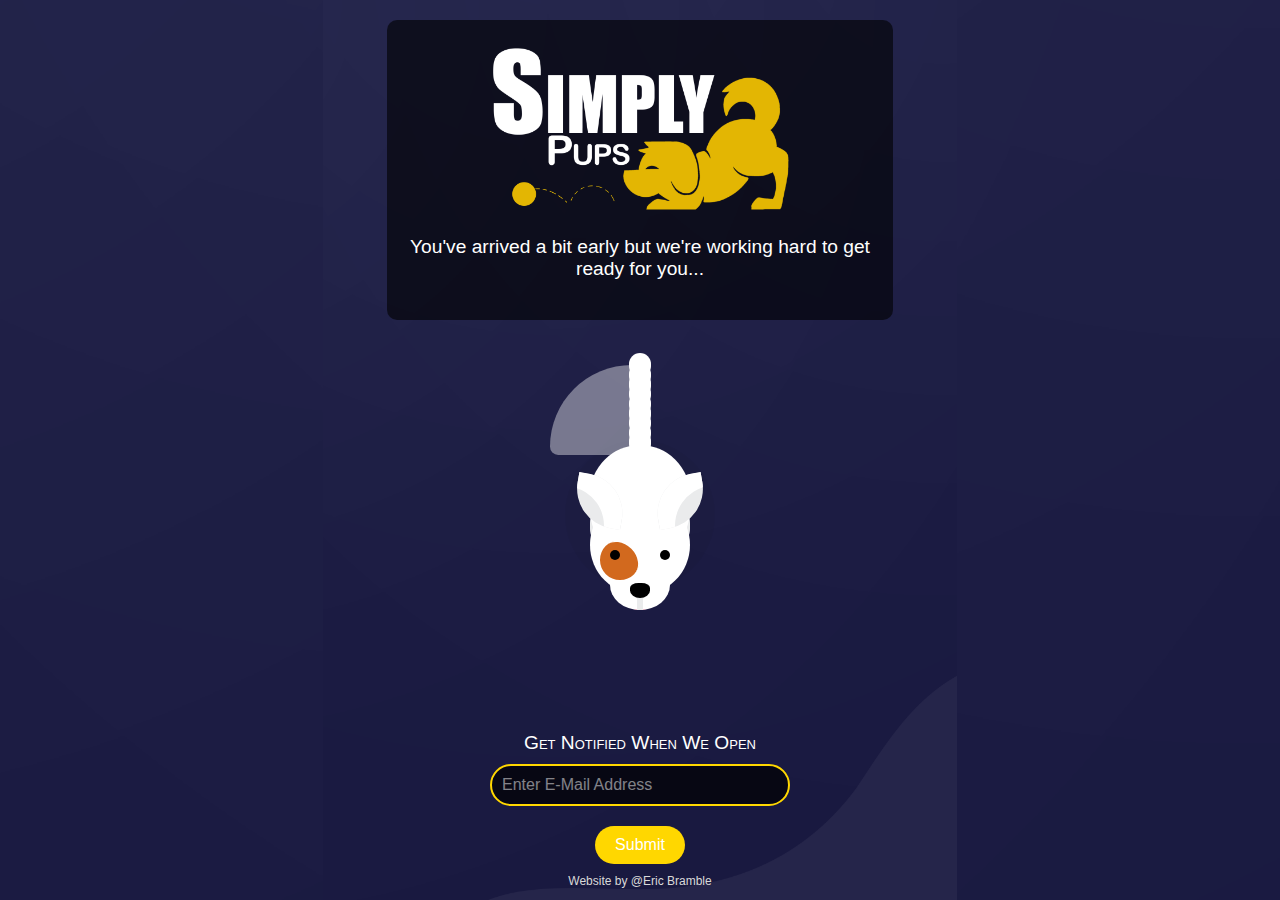
==== index.html @ c0a08f76 "limited logo growth" ====
<!DOCTYPE html>
<html lang="en">

<head>
  <meta charset="UTF-8">
  <meta name="viewport" content="width=device-width, initial-scale=1.0">
  <link rel="apple-touch-icon" sizes="180x180" href="/images/apple-touch-icon.png">
  <link rel="icon" type="image/png" sizes="32x32" href="/images/favicon-32x32.png">
  <link rel="icon" type="image/png" sizes="16x16" href="/images/favicon-16x16.png">
  <link rel="manifest" href="/site.webmanifest">
  <link rel="stylesheet" href="/dog.css">
  <link rel="stylesheet" href="/email-form.css"> <!-- Link to the new CSS file -->
  <title>Welcome</title>
  <style>
    /* Set the body to fill the page */
    body,
    html {
      height: 100%;
      margin: 0;
      font-family: Arial, sans-serif;
      background-image: url('/images/background.png');
      background-size: cover;
      /* Ensure the background covers the full viewport */
      background-position: center center;
      color: #d9d9d9;
      display: flex;
      justify-content: center;
      /* Center horizontally */
      align-items: center;
      /* Center vertically */
      text-align: center;
      flex-direction: column;
      /* Stack items vertically */
    }

    /* Container for the content to add some overlay effect */
    .overlay {
      margin-top: 20px;
      background-color: rgba(0, 0, 0, 0.6);
      padding: 20px;
      border-radius: 10px;
      max-width: 80%;
      color: #ffffff;
      display: flex;
      flex-direction: column;
      align-items: center;
      z-index: 2;
      position: relative;
    }

    /* Logo style */
    .logo {
      max-width: 300px;
      margin-bottom: 15px;
    }

    /* Adjust the title */
    h1 {
      font-size: 3em;
      margin: 0;
      font-weight: bold;
    }

    /* Adjust the description text */
    p {
      font-size: 1.2em;
      margin-top: 10px;
    }
  </style>
</head>

<body>
  <div class="overlay">
    <!-- Logo Image -->
    <img src="/images/logo.png" alt="Logo" class="logo">
    <p>You've arrived a bit early but we're working hard to get ready for you...</p>
  </div>

  <div class="dog-container">
    <div class="dog">
      <div class="dog-body">
        <div class="dog-tail">
          <div class="dog-tail">
            <div class="dog-tail">
              <div class="dog-tail">
                <div class="dog-tail">
                  <div class="dog-tail">
                    <div class="dog-tail">
                      <div class="dog-tail">
                        <div class="dog-tail"></div>
                      </div>
                    </div>
                  </div>
                </div>
              </div>
            </div>
          </div>
        </div>
      </div>
      <div class="dog-torso"></div>
      <div class="dog-head">
        <div class="dog-ears">
          <div class="dog-ear"></div>
          <div class="dog-ear"></div>
        </div>
        <div class="dog-eyes">
          <div class="dog-eye"></div>
          <div class="dog-eye"></div>
        </div>
        <div class="dog-muzzle">
          <div class="dog-tongue"></div>
        </div>
      </div>
    </div>
  </div>
  <form id="emailForm" method="POST" action="/submit">
    <label for="email" style="font-variant-caps: small-caps;">Get Notified When We Open</label>
    <input type="email" id="email" name="email" placeholder="Enter E-Mail Address" required>
    <button type="submit">Submit</button>
  </form>

  <footer>
    <p style="font-size: 0.75rem;">Website by @Eric Bramble</p>    
  </footer>
</body>

</html>
---- dog.css ----
/* Dog CSS inspired by David Khourshid's CodePen: https://codepen.io/davidkpiano/pen/ZpRXGj */
    /* MIT License
Copyright (c) [2025] [Eric Bramble @ Simply Pups]

Permission is hereby granted, free of charge, to any person obtaining a copy
of this software and associated documentation files (the "Software"), to deal
in the Software without restriction, including without limitation the rights
to use, copy, modify, merge, publish, distribute, sublicense, and/or sell
copies of the Software, and to permit persons to whom the Software is
furnished to do so, subject to the following conditions:

The above copyright notice and this permission notice shall be included in all
copies or substantial portions of the Software.

THE SOFTWARE IS PROVIDED "AS IS", WITHOUT WARRANTY OF ANY KIND, EXPRESS OR
IMPLIED, INCLUDING BUT NOT LIMITED TO THE WARRANTIES OF MERCHANTABILITY,
FITNESS FOR A PARTICULAR PURPOSE AND NONINFRINGEMENT. IN NO EVENT SHALL THE
AUTHORS OR COPYRIGHT HOLDERS BE LIABLE FOR ANY CLAIM, DAMAGES OR OTHER
LIABILITY, WHETHER IN AN ACTION OF CONTRACT, TORT OR OTHERWISE, ARISING FROM,
OUT OF OR IN CONNECTION WITH THE SOFTWARE OR THE USE OR OTHER DEALINGS IN
THE SOFTWARE. */
    
    
    
    /* Dog container, wrapped around the dog parts */
    .dog-container {
        position: relative;
        z-index: 1;
        height: 500px;
        padding-top: 175px;
      }
  
      .dog {
        width: 100px;
        height: 100px;
        z-index: 1;
      }
  
      .dog:before {
        content: "";
        display: block;
        position: absolute;
        width: 100%;
        height: 100%;
        border-radius: 50%;
        background: rgba(0, 0, 0, 0.03);
        transform: translateY(-30%) scale(1.5);
      }
  
      .dog * {
        position: absolute;
      }
  
      .dog-body {
        top: -50%;
        -webkit-animation: dog-body 200ms ease-in-out infinite alternate;
        animation: dog-body 200ms ease-in-out infinite alternate;
      }
  
      .dog-body:before {
        content: "";
        position: absolute;
        bottom: 90%;
        right: 50%;
        width: 90%;
        height: 90%;
        border-top-left-radius: 100%;
        border-bottom-left-radius: 10%;
        border-top-right-radius: 10%;
        background: rgba(255, 255, 255, 0.4);
        transform-origin: right bottom;
        -webkit-animation: dog-tail-blur 200ms 33.3333333333ms ease-in-out infinite alternate both;
        animation: dog-tail-blur 200ms 33.3333333333ms ease-in-out infinite alternate both;
      }
  
      @-webkit-keyframes dog-tail-blur {
        from {
          transform: rotate(0);
          opacity: 0;
        }
  
        50% {
          opacity: 1;
        }
  
        to {
          transform: rotate(90deg);
          opacity: 0;
        }
      }
  
      @keyframes dog-tail-blur {
        from {
          transform: rotate(0);
          opacity: 0;
        }
  
        50% {
          opacity: 1;
        }
  
        to {
          transform: rotate(90deg);
          opacity: 0;
        }
      }
  
      @-webkit-keyframes dog-body {
        from {
          transform: translateX(-10%);
        }
  
        to {
          transform: translateX(10%);
        }
      }
  
      @keyframes dog-body {
        from {
          transform: translateX(-10%);
        }
  
        to {
          transform: translateX(10%);
        }
      }
  
      .dog-head {
        -webkit-animation: dog-head 1800ms cubic-bezier(0.11, 0.79, 0, 0.99) infinite;
        animation: dog-head 1800ms cubic-bezier(0.11, 0.79, 0, 0.99) infinite;
      }
  
      @-webkit-keyframes dog-head {
  
        from,
        to {
          transform: rotate(45deg);
        }
  
        33.3% {
          transform: rotate(-45deg);
        }
  
        66.6% {
          transform: rotate(0);
        }
      }
  
      @keyframes dog-head {
  
        from,
        to {
          transform: rotate(45deg);
        }
  
        33.3% {
          transform: rotate(-45deg);
        }
  
        66.6% {
          transform: rotate(0);
        }
      }
  
      .dog-torso {
        top: -20%;
        animation: dog-torso 200ms ease-in-out infinite alternate-reverse;
      }
  
      @-webkit-keyframes dog-torso {
        from {
          transform: translateX(-5%);
        }
  
        to {
          transform: translateX(5%);
        }
      }
  
      @keyframes dog-torso {
        from {
          transform: translateX(-5%);
        }
  
        to {
          transform: translateX(5%);
        }
      }
  
      .dog-eyes {
        width: 60%;
        top: 55%;
        left: 20%;
        z-index: 1;
      }
  
      .dog-eyes:before {
        content: "";
        display: block;
        height: 40px;
        width: 40px;
        border-radius: 40px;
        position: absolute;
        background: chocolate;
        top: -10px;
        left: -10px;
        z-index: 0;
        border: 4px solid white;
        border-left-width: 0;
        border-bottom-width: 0;
        border-top-width: 0;
        transform: rotate(-45deg);
      }
  
      .dog-eye {
        width: 10px;
        height: 10px;
        border-radius: 50%;
        background: #000;
        z-index: 1;
        -webkit-animation: dog-eye 1800ms infinite;
        animation: dog-eye 1800ms infinite;
      }
  
      @-webkit-keyframes dog-eye {
  
        from,
        to {
          -webkit-animation-timing-function: step-end;
          animation-timing-function: step-end;
          opacity: 1;
        }
  
        50%,
        55% {
          -webkit-animation-timing-function: step-start;
          animation-timing-function: step-start;
          opacity: 0;
        }
      }
  
      @keyframes dog-eye {
  
        from,
        to {
          -webkit-animation-timing-function: step-end;
          animation-timing-function: step-end;
          opacity: 1;
        }
  
        50%,
        55% {
          -webkit-animation-timing-function: step-start;
          animation-timing-function: step-start;
          opacity: 0;
        }
      }
  
      .dog-eye:first-child {
        left: 0;
      }
  
      .dog-eye:last-child {
        right: 0;
      }
  
      .dog-muzzle {
        width: 60%;
        left: 20%;
        height: 50%;
        border-bottom-left-radius: 100%;
        border-bottom-right-radius: 100%;
        background: white;
        bottom: -15%;
      }
  
      .dog-muzzle:before,
      .dog-muzzle:after {
        content: "";
        display: block;
        position: absolute;
      }
  
      .dog-muzzle:before {
        width: 6px;
        height: 20px;
        bottom: 0;
        left: calc(50% - 3px);
        background: #eaebec;
      }
  
      .dog-muzzle:after {
        background: black;
        width: 20px;
        height: 15px;
        bottom: 12px;
        left: calc(50% - 10px);
        border-bottom-left-radius: 60% 60%;
        border-bottom-right-radius: 60% 60%;
        border-top-left-radius: 50% 40%;
        border-top-right-radius: 50% 40%;
      }
  
      .dog-tongue {
        width: 40px;
        height: 100%;
        left: calc(50% - 20px);
        z-index: -1;
        transform-origin: center top;
        -webkit-animation: dog-tongue 1800ms -50ms ease-in-out infinite;
        animation: dog-tongue 1800ms -50ms ease-in-out infinite;
      }
  
      @-webkit-keyframes dog-tongue {
  
        from,
        to {
          transform: rotate(0);
        }
  
        16.6666666667% {
          transform: rotate(30deg);
        }
  
        33.3333333333%,
        66.6666666667% {
          transform: rotate(0);
        }
  
        50%,
        83.3333333333% {
          transform: rotate(-20deg);
        }
      }
  
      @keyframes dog-tongue {
  
        from,
        to {
          transform: rotate(0);
        }
  
        16.6666666667% {
          transform: rotate(30deg);
        }
  
        33.3333333333%,
        66.6666666667% {
          transform: rotate(0);
        }
  
        50%,
        83.3333333333% {
          transform: rotate(-20deg);
        }
      }
  
      .dog-tongue:before {
        content: "";
        position: absolute;
        display: block;
        width: 100%;
        height: 100%;
        border-radius: 40px;
        background: #fd3163;
        -webkit-animation: dog-tongue-inner 100ms ease-in-out infinite alternate;
        animation: dog-tongue-inner 100ms ease-in-out infinite alternate;
      }
  
      @-webkit-keyframes dog-tongue-inner {
        from {
          transform: translateY(5%);
        }
  
        to {
          transform: translateY(22%);
        }
      }
  
      @keyframes dog-tongue-inner {
        from {
          transform: translateY(5%);
        }
  
        to {
          transform: translateY(22%);
        }
      }
  
      .dog-ears {
        width: 40%;
        top: 25%;
        left: 30%;
        -webkit-animation: dog-ears 1800ms 100ms ease infinite;
        animation: dog-ears 1800ms 100ms ease infinite;
      }
  
      @-webkit-keyframes dog-ears {
  
        42.3%,
        71.6% {
          transform: rotate(-5deg);
        }
  
        50.3%,
        79.6% {
          transform: rotate(5deg);
        }
  
        5% {
          transform: rotate(5deg);
        }
  
        12% {
          transform: rotate(-5%);
        }
  
        from,
        33.3%,
        66%,
        to {
          transform: rotate(0);
        }
      }
  
      @keyframes dog-ears {
  
        42.3%,
        71.6% {
          transform: rotate(-5deg);
        }
  
        50.3%,
        79.6% {
          transform: rotate(5deg);
        }
  
        5% {
          transform: rotate(5deg);
        }
  
        12% {
          transform: rotate(-5%);
        }
  
        from,
        33.3%,
        66%,
        to {
          transform: rotate(0);
        }
      }
  
      .dog-ear {
        bottom: -10px;
        height: 50px;
        width: 50px;
        background: #eaebec;
        -webkit-animation-duration: 400ms;
        animation-duration: 400ms;
        -webkit-animation-direction: alternate;
        animation-direction: alternate;
        -webkit-animation-timing-function: ease-in-out;
        animation-timing-function: ease-in-out;
        -webkit-animation-fill-mode: both;
        animation-fill-mode: both;
        -webkit-animation-iteration-count: infinite;
        animation-iteration-count: infinite;
      }
  
      .dog-ear:first-child {
        border-bottom-left-radius: 80%;
        border-top-right-radius: 80%;
        right: 100%;
        box-shadow: inset -15px 15px 0 1px white;
        transform-origin: right bottom;
        transform: rotate(10deg);
      }
  
      .dog-ear:last-child {
        border-top-left-radius: 80%;
        border-bottom-right-radius: 80%;
        left: 100%;
        box-shadow: inset 15px 15px 0 0 white;
        transform-origin: left bottom;
        transform: rotate(-10deg);
      }
  
      .dog-tail {
        width: 22px;
        height: 24.2px;
        background: white;
        bottom: 40%;
        border-radius: 11px;
        left: calc(50% - 11px);
        transform-origin: center bottom;
      }
  
      .dog-tail .dog-tail {
        -webkit-animation: dog-tail-segment 200ms ease-in-out infinite alternate;
        animation: dog-tail-segment 200ms ease-in-out infinite alternate;
      }
  
      @-webkit-keyframes dog-tail-segment {
        from {
          transform: rotate(-10deg);
        }
  
        to {
          transform: rotate(10deg);
        }
      }
  
      @keyframes dog-tail-segment {
        from {
          transform: rotate(-10deg);
        }
  
        to {
          transform: rotate(10deg);
        }
      }
  
      .dog-body>.dog-tail {
        bottom: 90%;
        -webkit-animation: dog-tail 200ms ease-in-out infinite alternate;
        animation: dog-tail 200ms ease-in-out infinite alternate;
      }
  
      @-webkit-keyframes dog-tail {
        from {
          transform: rotate(-45deg);
        }
  
        to {
          transform: rotate(45deg);
        }
      }
  
      @keyframes dog-tail {
        from {
          transform: rotate(-45deg);
        }
  
        to {
          transform: rotate(45deg);
        }
      }
  
      .dog-body,
      .dog-torso,
      .dog-head {
        border-radius: 50%;
        background: white;
        position: absolute;
        height: 100%;
        width: 100%;
      }
  
      .dog-body,
      .dog-torso {
        box-shadow: inset 0 -15px 0 0 #eaebec;
      }
  
      body {
        display: flex;
        flex-direction: column;
        justify-content: center;
        align-items: center;
      }
  
      *,
      *:before,
      *:after {
        box-sizing: border-box;
        position: relative;
      }
---- email-form.css ----
/* Styling for the form and email input */
#emailForm {
    margin-top: 20px;
    display: flex;
    flex-direction: column;
    align-items: center;
  }
  
  #emailForm label {
    font-size: 1.2em;
    margin-bottom: 10px;
    color: #ffffff;
  }
  
  #emailForm input {
    font-size: 1em;
    padding: 10px;
    border-radius: 25px;  /* Rounded corners */
    border: 2px solid #FFD700; /* Yellow border */
    background-color: rgba(0, 0, 0, 0.7); /* Dark background */
    color: #ffffff;
    width: 300px; /* Control the width */
    margin-bottom: 20px;
    transition: all 0.3s ease-in-out;
  }
  
  #emailForm input:focus {
    outline: none;
    border-color: #FFB300; /* Slightly lighter yellow on focus */
  }
  
  /* Placeholder text styling */
  #emailForm input::placeholder {
    color: rgba(255, 255, 255, 0.5); /* Faded grey color */
  }
  
  /* Button styling */
  #emailForm button {
    font-size: 1em;
    padding: 10px 20px;
    background-color: #FFD700; /* Yellow button */
    border: none;
    border-radius: 25px;
    color: #ffffff;
    cursor: pointer;
    transition: all 0.3s ease-in-out;
  }
  
  #emailForm button:hover {
    background-color: #FFB300; /* Button hover effect */
  }
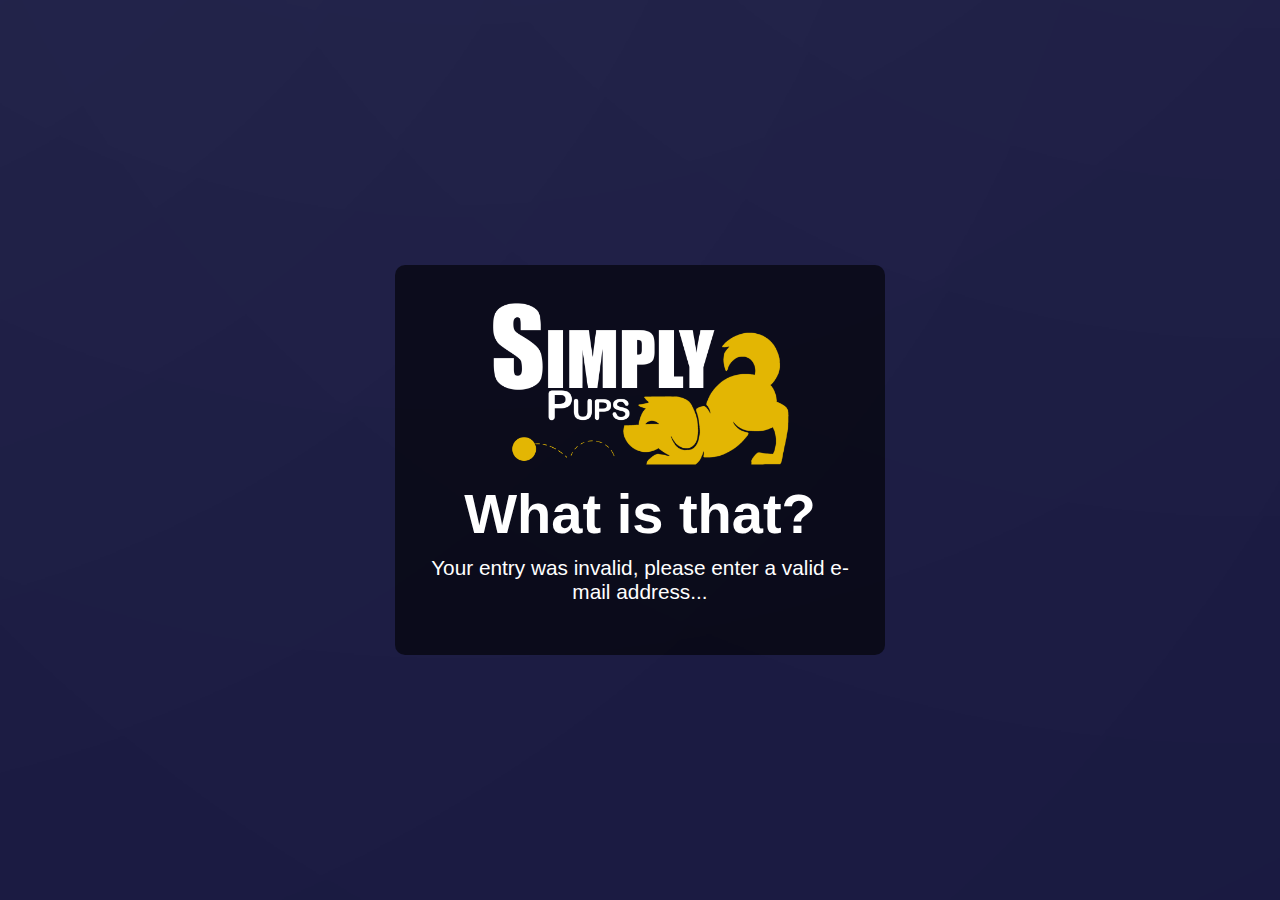
==== commit 0e136f6e: "maybe" ====
--- a/index.html
+++ b/index.html
@@ -12,28 +12,24 @@
   <link rel="stylesheet" href="/email-form.css"> <!-- Link to the new CSS file -->
   <title>Welcome</title>
   <style>
-    /* Set the body to fill the page */
+    /* Default styles for body and html */
     body,
     html {
       height: 100%;
-      margin: 0;
       font-family: Arial, sans-serif;
       background-image: url('/images/background.png');
       background-size: cover;
-      /* Ensure the background covers the full viewport */
       background-position: center center;
+      background-attachment: fixed;
       color: #d9d9d9;
       display: flex;
       justify-content: center;
-      /* Center horizontally */
       align-items: center;
-      /* Center vertically */
       text-align: center;
       flex-direction: column;
-      /* Stack items vertically */
     }
 
-    /* Container for the content to add some overlay effect */
+    /* Overlay styles */
     .overlay {
       margin-top: 20px;
       background-color: rgba(0, 0, 0, 0.6);
@@ -46,26 +42,89 @@
       align-items: center;
       z-index: 2;
       position: relative;
+      box-sizing: content-box;
     }
 
     /* Logo style */
     .logo {
-      max-width: 300px;
+      max-width: 80%;
       margin-bottom: 15px;
     }
 
-    /* Adjust the title */
+    /* Title and text styles */
     h1 {
       font-size: 3em;
       margin: 0;
       font-weight: bold;
     }
 
-    /* Adjust the description text */
     p {
       font-size: 1.2em;
       margin-top: 10px;
     }
+
+    /* Media queries for responsiveness */
+
+    /* Tablets and smaller devices (portrait and landscape) */
+    @media (max-width: 768px) {
+      .overlay {
+        max-width: 90%;
+        padding: 15px;
+      }
+
+      .logo {
+        max-width: 70%;
+      }
+
+      h1 {
+        font-size: 2.5em;
+      }
+
+      p {
+        font-size: 1.1em;
+      }
+    }
+
+    /* Small screens (e.g., smartphones in portrait mode) */
+    @media (max-width: 480px) {
+      .overlay {
+        max-width: 95%;
+        padding: 10px;
+      }
+
+      .logo {
+        max-width: 60%;
+      }
+
+      h1 {
+        font-size: 2em;
+      }
+
+      p {
+        font-size: 1em;
+      }
+    }
+
+    /* Larger screens (desktops and tablets in landscape mode) */
+    @media (min-width: 1024px) {
+      .overlay {
+        max-width: 70%;
+        padding: 30px;
+      }
+
+      .logo {
+        max-width: 300px;
+      }
+
+      h1 {
+        font-size: 3.5em;
+      }
+
+      p {
+        font-size: 1.3em;
+      }
+    }
+
   </style>
 </head>
 
@@ -73,55 +132,9 @@
   <div class="overlay">
     <!-- Logo Image -->
     <img src="/images/logo.png" alt="Logo" class="logo">
-    <p>You've arrived a bit early but we're working hard to get ready for you...</p>
+    <h1>What is that?</h1>
+    <p>Your entry was invalid, please enter a valid e-mail address...</p>
   </div>
-
-  <div class="dog-container">
-    <div class="dog">
-      <div class="dog-body">
-        <div class="dog-tail">
-          <div class="dog-tail">
-            <div class="dog-tail">
-              <div class="dog-tail">
-                <div class="dog-tail">
-                  <div class="dog-tail">
-                    <div class="dog-tail">
-                      <div class="dog-tail">
-                        <div class="dog-tail"></div>
-                      </div>
-                    </div>
-                  </div>
-                </div>
-              </div>
-            </div>
-          </div>
-        </div>
-      </div>
-      <div class="dog-torso"></div>
-      <div class="dog-head">
-        <div class="dog-ears">
-          <div class="dog-ear"></div>
-          <div class="dog-ear"></div>
-        </div>
-        <div class="dog-eyes">
-          <div class="dog-eye"></div>
-          <div class="dog-eye"></div>
-        </div>
-        <div class="dog-muzzle">
-          <div class="dog-tongue"></div>
-        </div>
-      </div>
-    </div>
-  </div>
-  <form id="emailForm" method="POST" action="/submit">
-    <label for="email" style="font-variant-caps: small-caps;">Get Notified When We Open</label>
-    <input type="email" id="email" name="email" placeholder="Enter E-Mail Address" required>
-    <button type="submit">Submit</button>
-  </form>
-
-  <footer>
-    <p style="font-size: 0.75rem;">Website by @Eric Bramble</p>    
-  </footer>
 </body>
 
 </html>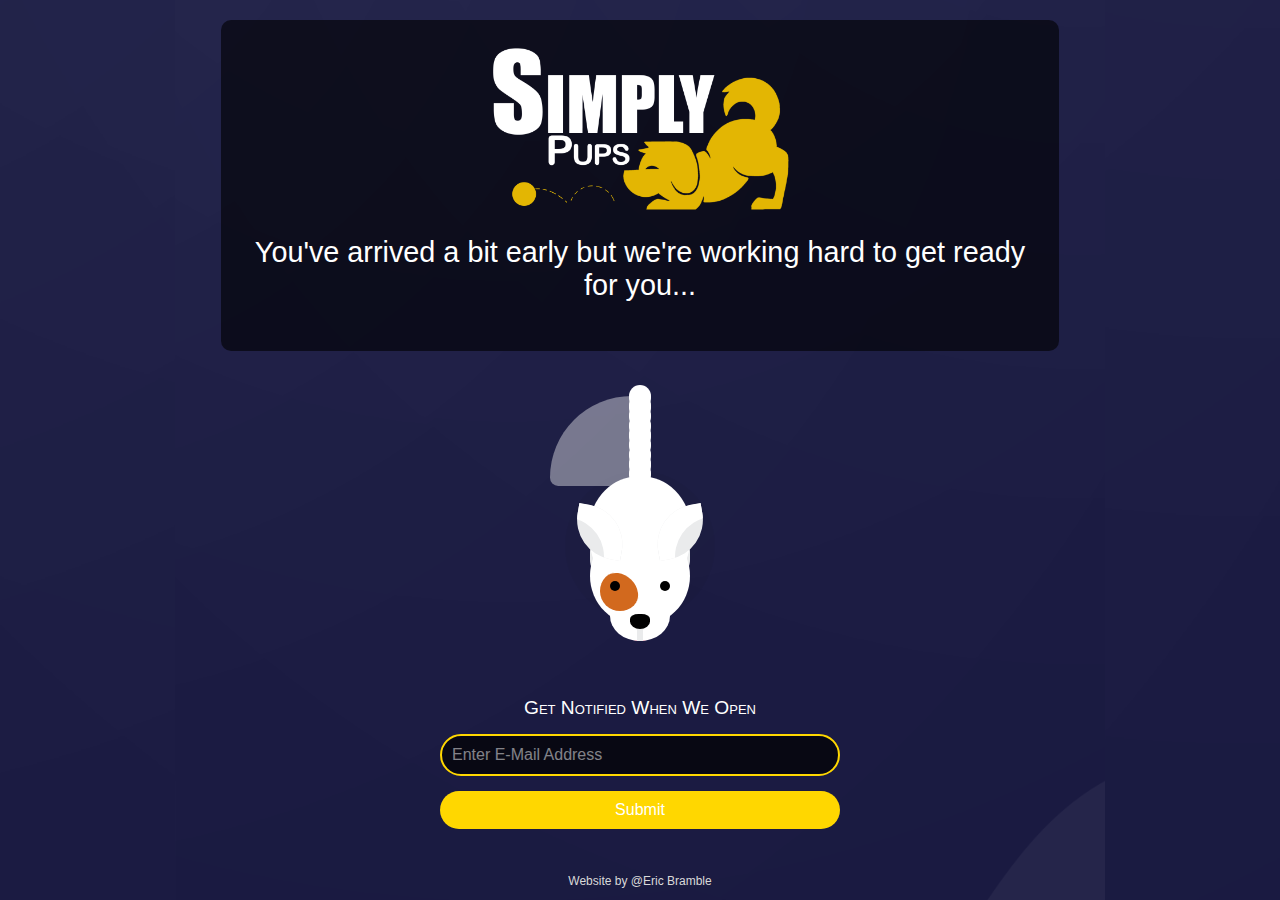
==== commit 93dcc384: "maybe again" ====
--- a/index.html
+++ b/index.html
@@ -12,119 +12,93 @@
   <link rel="stylesheet" href="/email-form.css"> <!-- Link to the new CSS file -->
   <title>Welcome</title>
   <style>
-    /* Default styles for body and html */
+    /* Set the body to fill the page */
     body,
     html {
       height: 100%;
+      margin: 0;
       font-family: Arial, sans-serif;
       background-image: url('/images/background.png');
       background-size: cover;
+      /* Ensure the background covers the full viewport */
       background-position: center center;
-      background-attachment: fixed;
       color: #d9d9d9;
       display: flex;
       justify-content: center;
+      /* Center horizontally */
       align-items: center;
+      /* Center vertically */
       text-align: center;
       flex-direction: column;
+      /* Stack items vertically */
     }
-
-    /* Overlay styles */
+  
+    /* Container for the content to add some overlay effect */
     .overlay {
       margin-top: 20px;
       background-color: rgba(0, 0, 0, 0.6);
       padding: 20px;
       border-radius: 10px;
-      max-width: 80%;
+      max-width: 90%;
       color: #ffffff;
       display: flex;
       flex-direction: column;
       align-items: center;
       z-index: 2;
       position: relative;
-      box-sizing: content-box;
+      box-sizing: border-box;
     }
-
-    /* Logo style */
+  
+    /* Logo style - making it responsive */
     .logo {
-      max-width: 80%;
+      max-width: 80%; /* Adjusted to scale well with smaller screens */
+      width: 300px;
       margin-bottom: 15px;
     }
-
-    /* Title and text styles */
+  
+    /* Adjust the title */
     h1 {
       font-size: 3em;
       margin: 0;
       font-weight: bold;
+      /* Make h1 text responsive */
+      font-size: calc(1.5em + 2vw);
     }
-
+  
+    /* Adjust the description text */
     p {
       font-size: 1.2em;
       margin-top: 10px;
+      font-size: calc(1em + 1vw); /* Make description text responsive */
     }
-
-    /* Media queries for responsiveness */
-
-    /* Tablets and smaller devices (portrait and landscape) */
-    @media (max-width: 768px) {
-      .overlay {
-        max-width: 90%;
-        padding: 15px;
-      }
-
-      .logo {
-        max-width: 70%;
-      }
-
-      h1 {
-        font-size: 2.5em;
-      }
-
-      p {
-        font-size: 1.1em;
-      }
+  
+    /* Adjust the form styling */
+    #emailForm {
+      width: 100%;
+      max-width: 400px;
+      margin-top: 20px;
     }
-
-    /* Small screens (e.g., smartphones in portrait mode) */
-    @media (max-width: 480px) {
-      .overlay {
-        max-width: 95%;
-        padding: 10px;
-      }
-
-      .logo {
-        max-width: 60%;
-      }
-
-      h1 {
-        font-size: 2em;
-      }
-
-      p {
-        font-size: 1em;
-      }
+  
+    #emailForm input, #emailForm button {
+      width: 100%;
+      padding: 10px;
+      margin: 5px 0;
+      font-size: 1em;
     }
-
-    /* Larger screens (desktops and tablets in landscape mode) */
-    @media (min-width: 1024px) {
-      .overlay {
-        max-width: 70%;
-        padding: 30px;
-      }
-
-      .logo {
-        max-width: 300px;
-      }
-
-      h1 {
-        font-size: 3.5em;
-      }
-
-      p {
-        font-size: 1.3em;
-      }
+  
+    #emailForm input {
+      margin-bottom: 10px;
     }
-
+  
+    footer {
+      font-size: 0.75rem;
+      margin-top: 30px;
+    }
+  
+    /* Ensure responsiveness of footer text */
+    footer p {
+      font-size: calc(0.5em + 0.5vw);
+    }
   </style>
 </head>
 
@@ -132,9 +106,55 @@
   <div class="overlay">
     <!-- Logo Image -->
     <img src="/images/logo.png" alt="Logo" class="logo">
-    <h1>What is that?</h1>
-    <p>Your entry was invalid, please enter a valid e-mail address...</p>
+    <p>You've arrived a bit early but we're working hard to get ready for you...</p>
   </div>
+
+  <div class="dog-container">
+    <div class="dog">
+      <div class="dog-body">
+        <div class="dog-tail">
+          <div class="dog-tail">
+            <div class="dog-tail">
+              <div class="dog-tail">
+                <div class="dog-tail">
+                  <div class="dog-tail">
+                    <div class="dog-tail">
+                      <div class="dog-tail">
+                        <div class="dog-tail"></div>
+                      </div>
+                    </div>
+                  </div>
+                </div>
+              </div>
+            </div>
+          </div>
+        </div>
+      </div>
+      <div class="dog-torso"></div>
+      <div class="dog-head">
+        <div class="dog-ears">
+          <div class="dog-ear"></div>
+          <div class="dog-ear"></div>
+        </div>
+        <div class="dog-eyes">
+          <div class="dog-eye"></div>
+          <div class="dog-eye"></div>
+        </div>
+        <div class="dog-muzzle">
+          <div class="dog-tongue"></div>
+        </div>
+      </div>
+    </div>
+  </div>
+  <form id="emailForm" method="POST" action="/submit">
+    <label for="email" style="font-variant-caps: small-caps;">Get Notified When We Open</label>
+    <input type="email" id="email" name="email" placeholder="Enter E-Mail Address" required>
+    <button type="submit">Submit</button>
+  </form>
+
+  <footer>
+    <p style="font-size: 0.75rem;">Website by @Eric Bramble</p>    
+  </footer>
 </body>
 
 </html>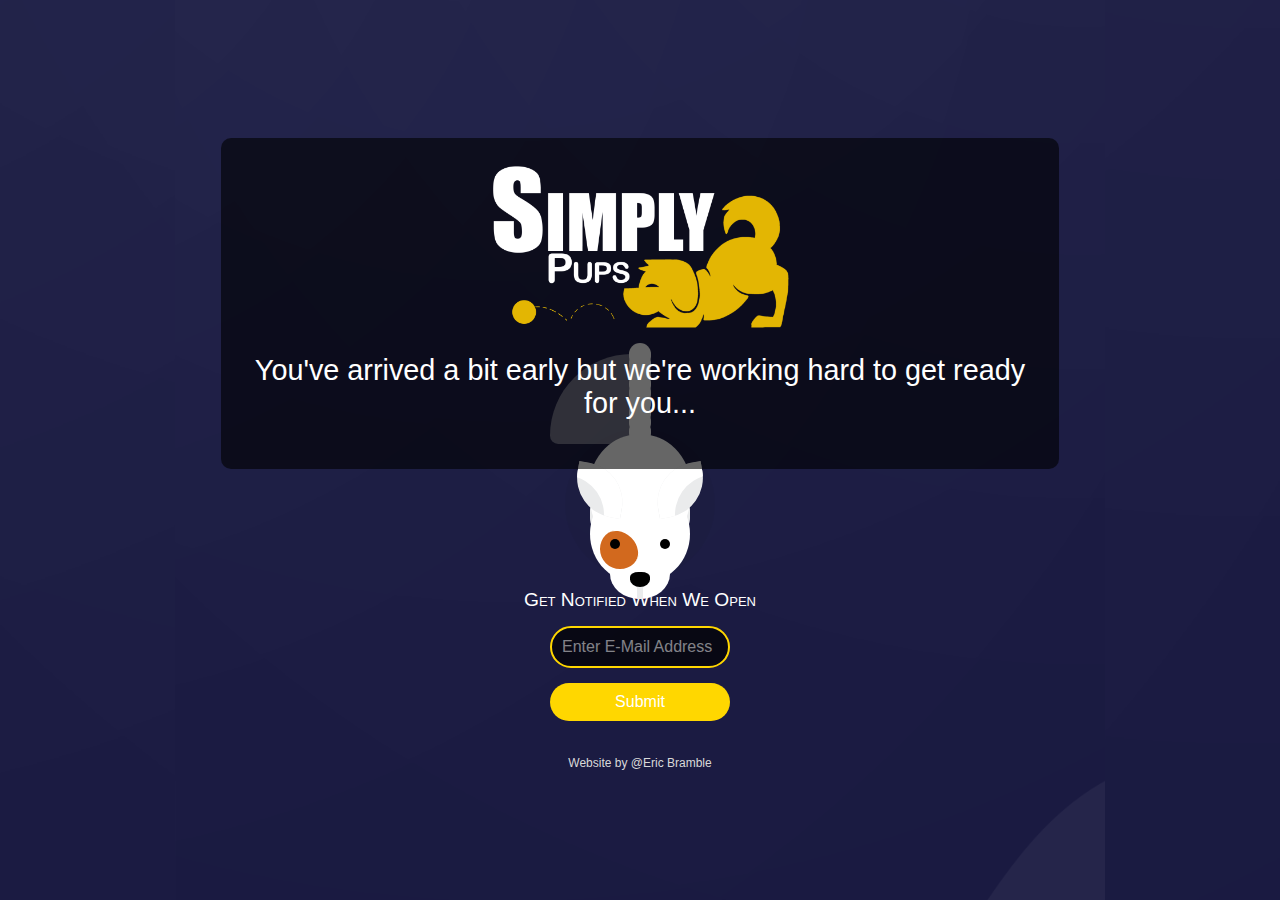
==== commit 21ef8896: "index changes" ====
--- a/index.html
+++ b/index.html
@@ -74,13 +74,13 @@
   
     /* Adjust the form styling */
     #emailForm {
-      width: 100%;
-      max-width: 400px;
+      width: 80%;
+      max-width: 300px;
       margin-top: 20px;
     }
   
     #emailForm input, #emailForm button {
-      width: 100%;
+      width: 60%;
       padding: 10px;
       margin: 5px 0;
       font-size: 1em;
@@ -92,7 +92,7 @@
   
     footer {
       font-size: 0.75rem;
-      margin-top: 30px;
+      margin-top: 20px;
     }
   
     /* Ensure responsiveness of footer text */
--- a/dog.css
+++ b/dog.css
@@ -26,8 +26,8 @@
     .dog-container {
         position: relative;
         z-index: 1;
-        height: 500px;
-        padding-top: 175px;
+        height: 100px;
+        padding-top: 15px;
       }
   
       .dog {
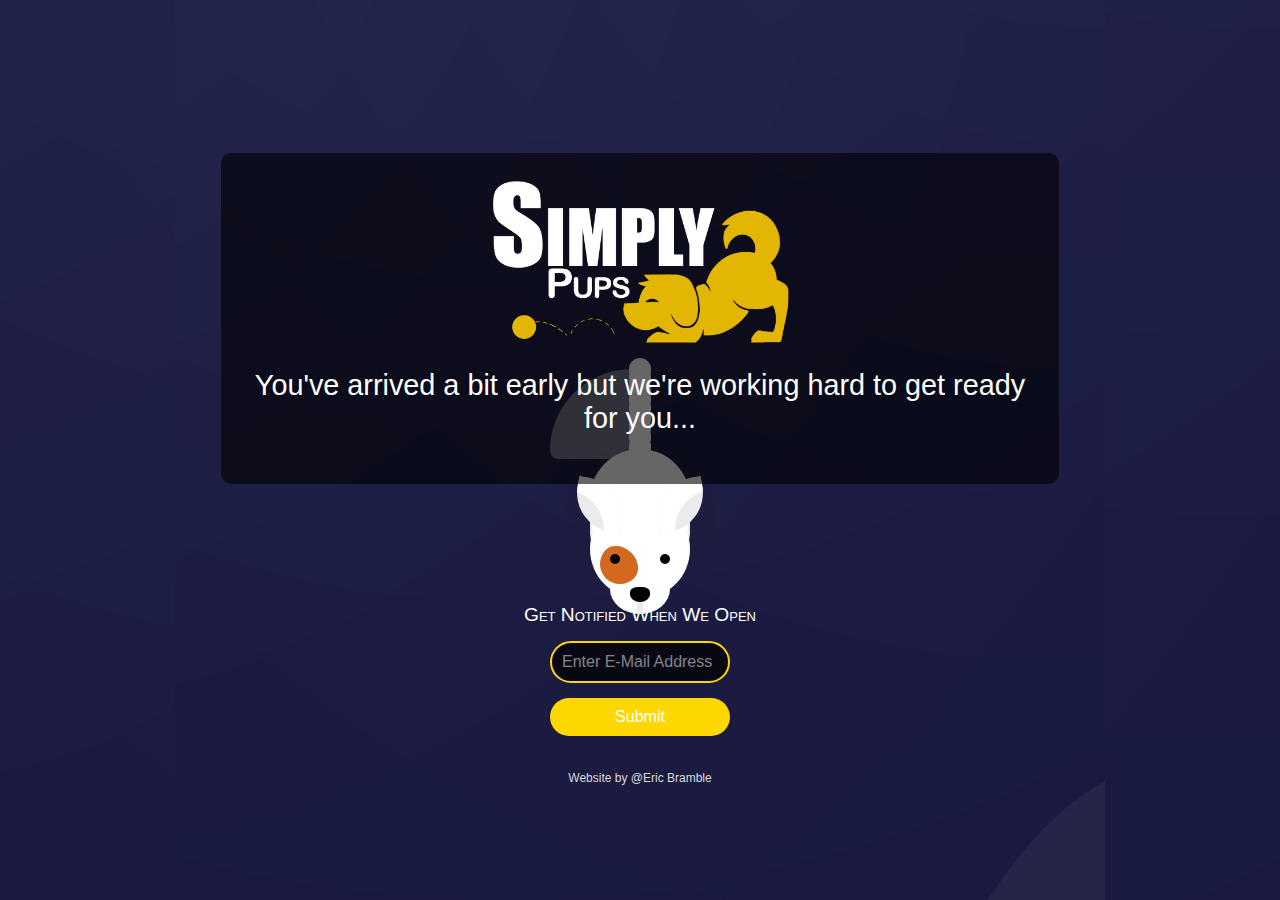
==== commit e605cd4c: "bigger margin" ====
--- a/index.html
+++ b/index.html
@@ -35,7 +35,7 @@
   
     /* Container for the content to add some overlay effect */
     .overlay {
-      margin-top: 20px;
+      margin-top: 50px;
       background-color: rgba(0, 0, 0, 0.6);
       padding: 20px;
       border-radius: 10px;
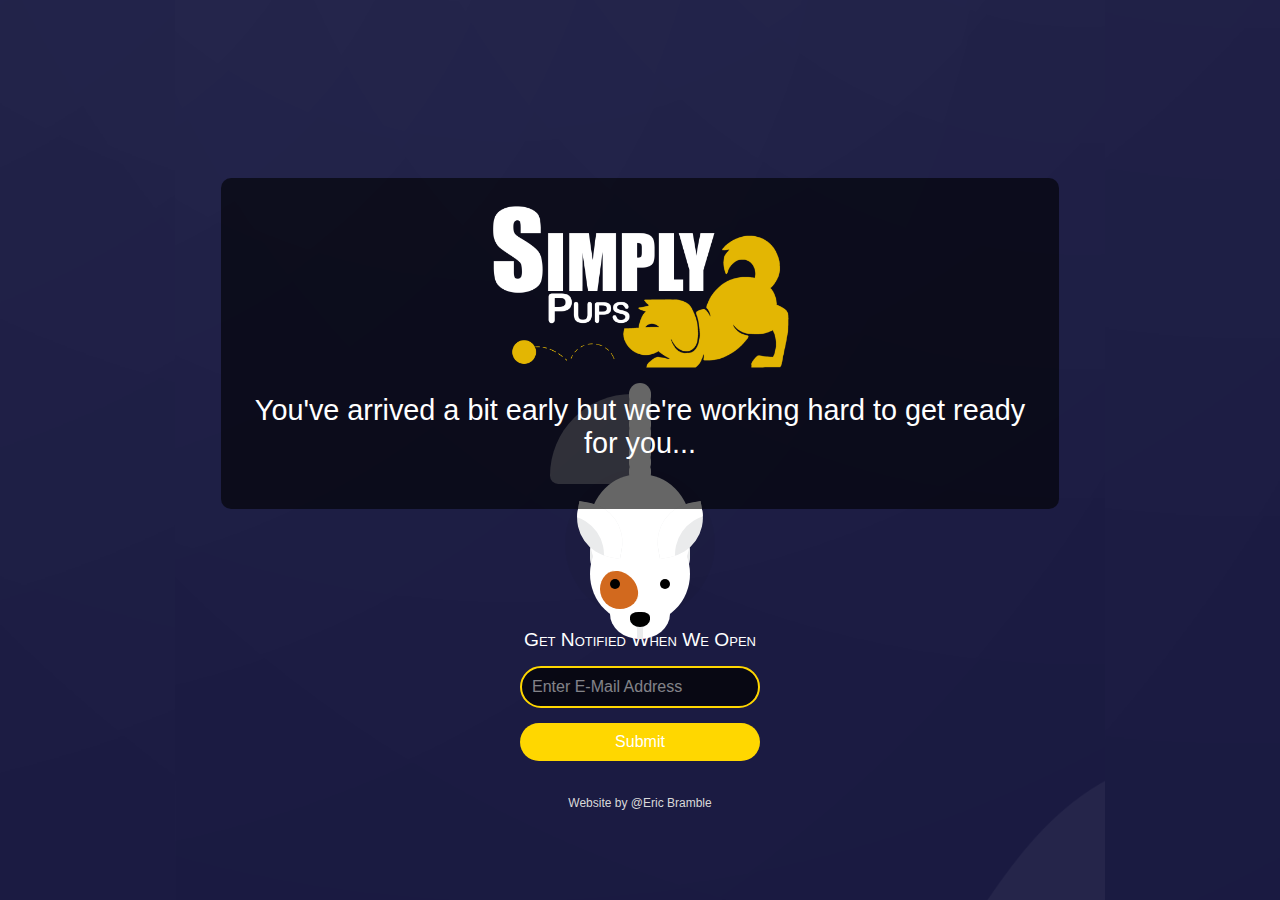
==== commit f6848bae: "more index changes" ====
--- a/index.html
+++ b/index.html
@@ -35,7 +35,7 @@
   
     /* Container for the content to add some overlay effect */
     .overlay {
-      margin-top: 50px;
+      margin-top: 100px;
       background-color: rgba(0, 0, 0, 0.6);
       padding: 20px;
       border-radius: 10px;
@@ -75,12 +75,13 @@
     /* Adjust the form styling */
     #emailForm {
       width: 80%;
-      max-width: 300px;
+      max-width: 400px;
       margin-top: 20px;
     }
   
     #emailForm input, #emailForm button {
       width: 60%;
+      max-width: 300px;
       padding: 10px;
       margin: 5px 0;
       font-size: 1em;
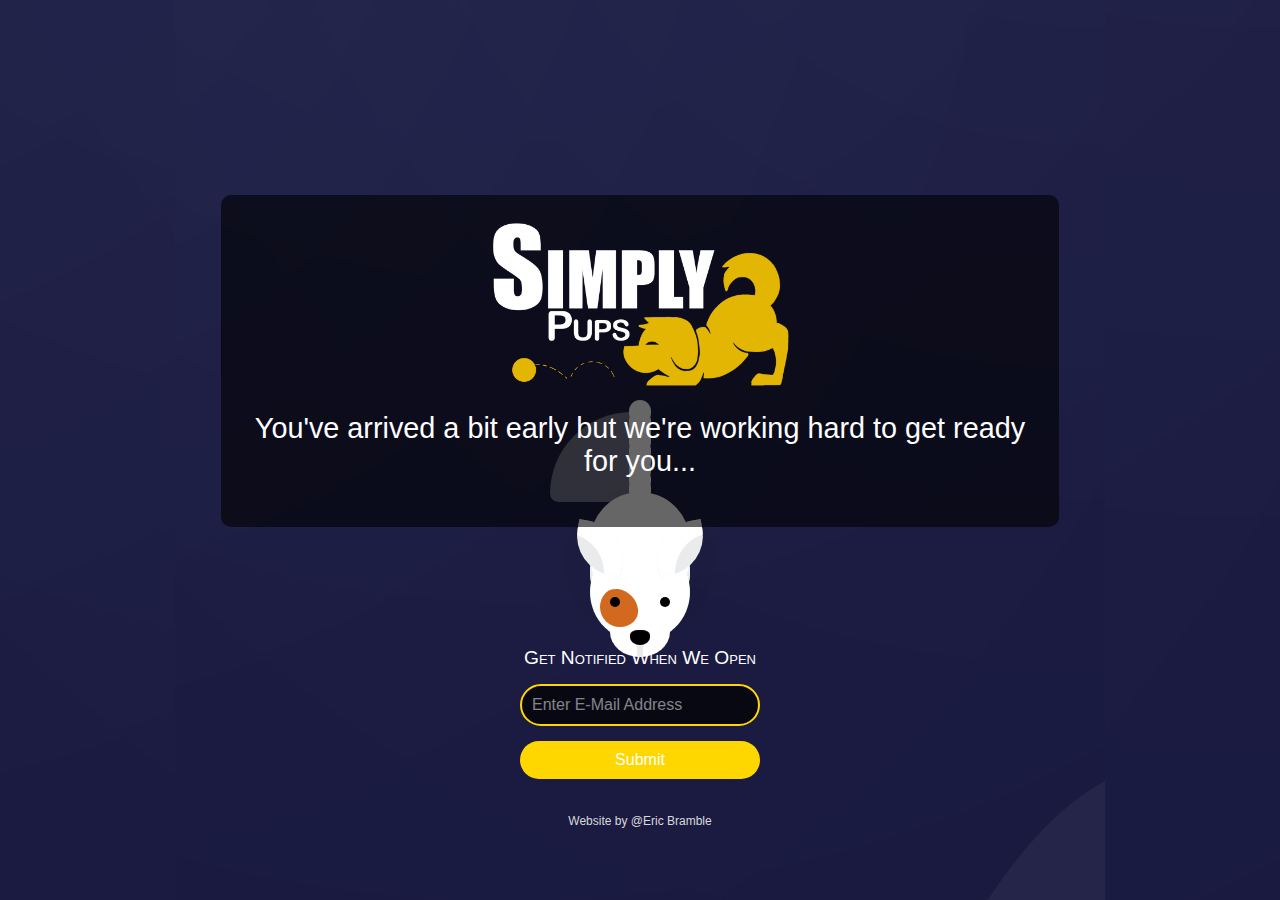
==== commit 2c9bb00a: "lastmarginedit" ====
--- a/index.html
+++ b/index.html
@@ -35,7 +35,7 @@
   
     /* Container for the content to add some overlay effect */
     .overlay {
-      margin-top: 100px;
+      margin-top: 135px;
       background-color: rgba(0, 0, 0, 0.6);
       padding: 20px;
       border-radius: 10px;
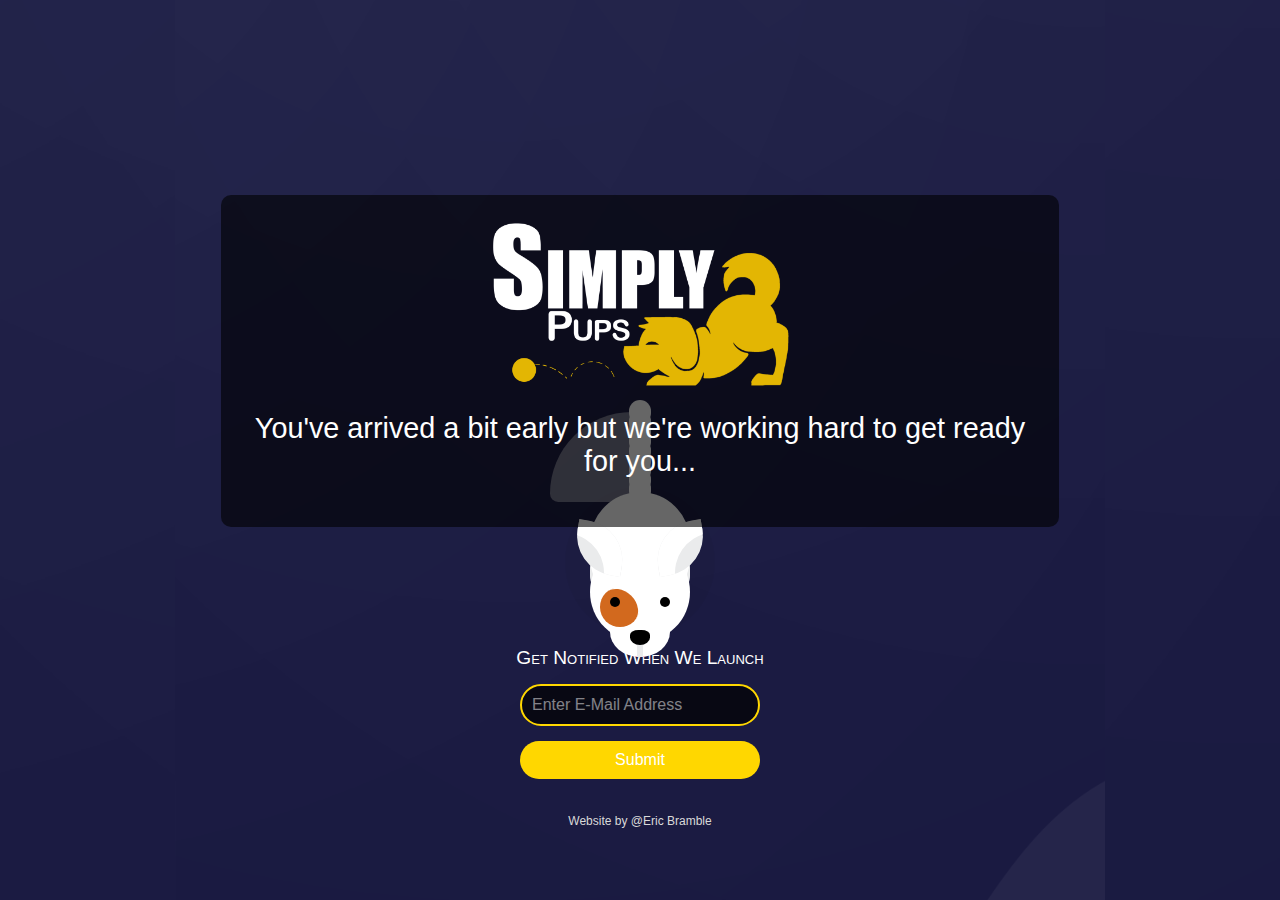
==== commit 0afdab60: "Adding the web app" ====
--- a/index.html
+++ b/index.html
@@ -148,7 +148,7 @@
     </div>
   </div>
   <form id="emailForm" method="POST" action="/submit">
-    <label for="email" style="font-variant-caps: small-caps;">Get Notified When We Open</label>
+    <label for="email" style="font-variant-caps: small-caps;">Get Notified When We Launch</label>
     <input type="email" id="email" name="email" placeholder="Enter E-Mail Address" required>
     <button type="submit">Submit</button>
   </form>
